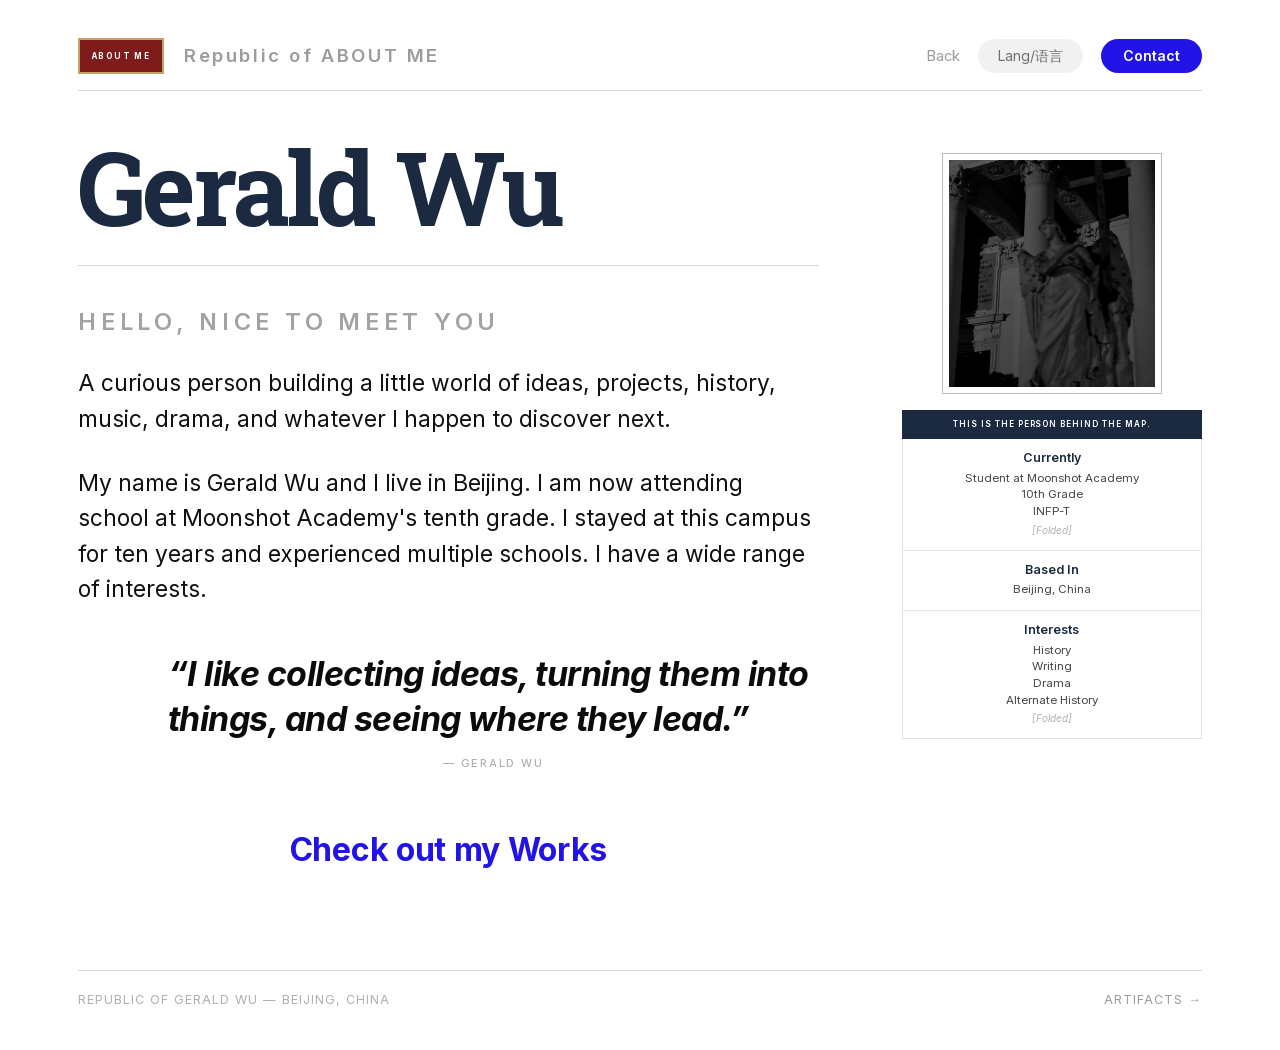
==== about.html @ 5606d164 "update" ====
<!DOCTYPE html>
<html lang="en">
<head>
  <meta charset="UTF-8">
  <meta name="viewport" content="width=device-width, initial-scale=1.0">
  <title>About Me — Republic of Gerald Wu</title>
  <meta name="description" content="Gerald Wu — a curious person building a little world of ideas, projects, history, music and drama.">
  <link rel="stylesheet" href="assets/fonts/fonts.css">
  <link rel="stylesheet" href="css/style.css">
  <script src="js/main.js" defer></script>
</head>
<body>

  <div class="shell">
    <header class="site-header">
      <a class="brand" href="index.html">
        <span class="stamp">About Me</span>
        <span class="brand__name">Republic of ABOUT ME</span>
      </a>
      <nav class="site-nav" aria-label="Page">
        <a class="site-nav__link" href="index.html">Back</a>
        <span class="pill">Lang/语言</span>
        <a class="btn" href="mailto:geraldwu@moonshotacademy.cn">Contact</a>
      </nav>
    </header>

    <main class="about">
      <article>
        <h1 class="about__name">Gerald Wu</h1>

        <p class="about__eyebrow">Hello, nice to meet you</p>

        <p class="about__copy">
          A curious person building a little world of ideas, projects, history,
          music, drama, and whatever I happen to discover next.
        </p>
        <p class="about__copy">
          My name is Gerald Wu and I live in Beijing. I am now attending school
          at Moonshot Academy's tenth grade. I stayed at this campus for ten
          years and experienced multiple schools. I have a wide range of
          interests.
        </p>

        <blockquote class="about__quote">
          &ldquo;I like collecting ideas, turning them into things, and
          seeing where they lead.&rdquo;
          <cite>— Gerald Wu</cite>
        </blockquote>

        <a class="about__works" href="artifacts.html">Check out my Works</a>
      </article>

      <aside class="profile" aria-label="Personal details">
        <figure class="profile__frame">
          <img class="profile__photo" src="assets/images/portrait.jpg"
               alt="Black and white photograph of two classical marble statues">
        </figure>
        <p class="profile__caption">This is the person behind the map.</p>

        <div class="info">
          <div class="info__row">
            <div class="info__label">Currently</div>
            <div class="info__text">
              Student at Moonshot Academy<br>
              10th Grade<br>
              INFP-T
            </div>
            <div class="info__fold">[Folded]</div>
          </div>
          <div class="info__row">
            <div class="info__label">Based In</div>
            <div class="info__text">Beijing, China</div>
          </div>
          <div class="info__row">
            <div class="info__label">Interests</div>
            <div class="info__text">
              History<br>
              Writing<br>
              Drama<br>
              Alternate History
            </div>
            <div class="info__fold">[Folded]</div>
          </div>
        </div>
      </aside>
    </main>

    <footer class="site-footer">
      <span>Republic of Gerald Wu &mdash; Beijing, China</span>
      <a href="artifacts.html">Artifacts &rarr;</a>
    </footer>
  </div>

</body>
</html>
---- assets/fonts/fonts.css ----
/* cyrillic-ext */
@font-face {
  font-family: 'Inter';
  font-style: italic;
  font-weight: 400;
  font-display: swap;
  src: url(8ee0fd4395.woff2) format('woff2');
  unicode-range: U+0460-052F, U+1C80-1C8A, U+20B4, U+2DE0-2DFF, U+A640-A69F, U+FE2E-FE2F;
}
/* cyrillic */
@font-face {
  font-family: 'Inter';
  font-style: italic;
  font-weight: 400;
  font-display: swap;
  src: url(5f4ca24437.woff2) format('woff2');
  unicode-range: U+0301, U+0400-045F, U+0490-0491, U+04B0-04B1, U+2116;
}
/* greek-ext */
@font-face {
  font-family: 'Inter';
  font-style: italic;
  font-weight: 400;
  font-display: swap;
  src: url(357d7f928b.woff2) format('woff2');
  unicode-range: U+1F00-1FFF;
}
/* greek */
@font-face {
  font-family: 'Inter';
  font-style: italic;
  font-weight: 400;
  font-display: swap;
  src: url(abfd291e91.woff2) format('woff2');
  unicode-range: U+0370-0377, U+037A-037F, U+0384-038A, U+038C, U+038E-03A1, U+03A3-03FF;
}
/* vietnamese */
@font-face {
  font-family: 'Inter';
  font-style: italic;
  font-weight: 400;
  font-display: swap;
  src: url(dbe0e15875.woff2) format('woff2');
  unicode-range: U+0102-0103, U+0110-0111, U+0128-0129, U+0168-0169, U+01A0-01A1, U+01AF-01B0, U+0300-0301, U+0303-0304, U+0308-0309, U+0323, U+0329, U+1EA0-1EF9, U+20AB;
}
/* latin-ext */
@font-face {
  font-family: 'Inter';
  font-style: italic;
  font-weight: 400;
  font-display: swap;
  src: url(7b2574f780.woff2) format('woff2');
  unicode-range: U+0100-02BA, U+02BD-02C5, U+02C7-02CC, U+02CE-02D7, U+02DD-02FF, U+0304, U+0308, U+0329, U+1D00-1DBF, U+1E00-1E9F, U+1EF2-1EFF, U+2020, U+20A0-20AB, U+20AD-20C4, U+2113, U+2C60-2C7F, U+A720-A7FF;
}
/* latin */
@font-face {
  font-family: 'Inter';
  font-style: italic;
  font-weight: 400;
  font-display: swap;
  src: url(d5517f2698.woff2) format('woff2');
  unicode-range: U+0000-00FF, U+0131, U+0152-0153, U+02BB-02BC, U+02C6, U+02DA, U+02DC, U+0304, U+0308, U+0329, U+2000-206F, U+20AC, U+2122, U+2191, U+2193, U+2212, U+2215, U+FEFF, U+FFFD;
}
/* cyrillic-ext */
@font-face {
  font-family: 'Inter';
  font-style: italic;
  font-weight: 700;
  font-display: swap;
  src: url(8ee0fd4395.woff2) format('woff2');
  unicode-range: U+0460-052F, U+1C80-1C8A, U+20B4, U+2DE0-2DFF, U+A640-A69F, U+FE2E-FE2F;
}
/* cyrillic */
@font-face {
  font-family: 'Inter';
  font-style: italic;
  font-weight: 700;
  font-display: swap;
  src: url(5f4ca24437.woff2) format('woff2');
  unicode-range: U+0301, U+0400-045F, U+0490-0491, U+04B0-04B1, U+2116;
}
/* greek-ext */
@font-face {
  font-family: 'Inter';
  font-style: italic;
  font-weight: 700;
  font-display: swap;
  src: url(357d7f928b.woff2) format('woff2');
  unicode-range: U+1F00-1FFF;
}
/* greek */
@font-face {
  font-family: 'Inter';
  font-style: italic;
  font-weight: 700;
  font-display: swap;
  src: url(abfd291e91.woff2) format('woff2');
  unicode-range: U+0370-0377, U+037A-037F, U+0384-038A, U+038C, U+038E-03A1, U+03A3-03FF;
}
/* vietnamese */
@font-face {
  font-family: 'Inter';
  font-style: italic;
  font-weight: 700;
  font-display: swap;
  src: url(dbe0e15875.woff2) format('woff2');
  unicode-range: U+0102-0103, U+0110-0111, U+0128-0129, U+0168-0169, U+01A0-01A1, U+01AF-01B0, U+0300-0301, U+0303-0304, U+0308-0309, U+0323, U+0329, U+1EA0-1EF9, U+20AB;
}
/* latin-ext */
@font-face {
  font-family: 'Inter';
  font-style: italic;
  font-weight: 700;
  font-display: swap;
  src: url(7b2574f780.woff2) format('woff2');
  unicode-range: U+0100-02BA, U+02BD-02C5, U+02C7-02CC, U+02CE-02D7, U+02DD-02FF, U+0304, U+0308, U+0329, U+1D00-1DBF, U+1E00-1E9F, U+1EF2-1EFF, U+2020, U+20A0-20AB, U+20AD-20C4, U+2113, U+2C60-2C7F, U+A720-A7FF;
}
/* latin */
@font-face {
  font-family: 'Inter';
  font-style: italic;
  font-weight: 700;
  font-display: swap;
  src: url(d5517f2698.woff2) format('woff2');
  unicode-range: U+0000-00FF, U+0131, U+0152-0153, U+02BB-02BC, U+02C6, U+02DA, U+02DC, U+0304, U+0308, U+0329, U+2000-206F, U+20AC, U+2122, U+2191, U+2193, U+2212, U+2215, U+FEFF, U+FFFD;
}
/* cyrillic-ext */
@font-face {
  font-family: 'Inter';
  font-style: normal;
  font-weight: 400;
  font-display: swap;
  src: url(7249155f7a.woff2) format('woff2');
  unicode-range: U+0460-052F, U+1C80-1C8A, U+20B4, U+2DE0-2DFF, U+A640-A69F, U+FE2E-FE2F;
}
/* cyrillic */
@font-face {
  font-family: 'Inter';
  font-style: normal;
  font-weight: 400;
  font-display: swap;
  src: url(e34c5f1bf1.woff2) format('woff2');
  unicode-range: U+0301, U+0400-045F, U+0490-0491, U+04B0-04B1, U+2116;
}
/* greek-ext */
@font-face {
  font-family: 'Inter';
  font-style: normal;
  font-weight: 400;
  font-display: swap;
  src: url(6e1a6b2b96.woff2) format('woff2');
  unicode-range: U+1F00-1FFF;
}
/* greek */
@font-face {
  font-family: 'Inter';
  font-style: normal;
  font-weight: 400;
  font-display: swap;
  src: url(656bbed6ce.woff2) format('woff2');
  unicode-range: U+0370-0377, U+037A-037F, U+0384-038A, U+038C, U+038E-03A1, U+03A3-03FF;
}
/* vietnamese */
@font-face {
  font-family: 'Inter';
  font-style: normal;
  font-weight: 400;
  font-display: swap;
  src: url(fc83e07548.woff2) format('woff2');
  unicode-range: U+0102-0103, U+0110-0111, U+0128-0129, U+0168-0169, U+01A0-01A1, U+01AF-01B0, U+0300-0301, U+0303-0304, U+0308-0309, U+0323, U+0329, U+1EA0-1EF9, U+20AB;
}
/* latin-ext */
@font-face {
  font-family: 'Inter';
  font-style: normal;
  font-weight: 400;
  font-display: swap;
  src: url(749a308406.woff2) format('woff2');
  unicode-range: U+0100-02BA, U+02BD-02C5, U+02C7-02CC, U+02CE-02D7, U+02DD-02FF, U+0304, U+0308, U+0329, U+1D00-1DBF, U+1E00-1E9F, U+1EF2-1EFF, U+2020, U+20A0-20AB, U+20AD-20C4, U+2113, U+2C60-2C7F, U+A720-A7FF;
}
/* latin */
@font-face {
  font-family: 'Inter';
  font-style: normal;
  font-weight: 400;
  font-display: swap;
  src: url(1ab1ad5590.woff2) format('woff2');
  unicode-range: U+0000-00FF, U+0131, U+0152-0153, U+02BB-02BC, U+02C6, U+02DA, U+02DC, U+0304, U+0308, U+0329, U+2000-206F, U+20AC, U+2122, U+2191, U+2193, U+2212, U+2215, U+FEFF, U+FFFD;
}
/* cyrillic-ext */
@font-face {
  font-family: 'Inter';
  font-style: normal;
  font-weight: 500;
  font-display: swap;
  src: url(7249155f7a.woff2) format('woff2');
  unicode-range: U+0460-052F, U+1C80-1C8A, U+20B4, U+2DE0-2DFF, U+A640-A69F, U+FE2E-FE2F;
}
/* cyrillic */
@font-face {
  font-family: 'Inter';
  font-style: normal;
  font-weight: 500;
  font-display: swap;
  src: url(e34c5f1bf1.woff2) format('woff2');
  unicode-range: U+0301, U+0400-045F, U+0490-0491, U+04B0-04B1, U+2116;
}
/* greek-ext */
@font-face {
  font-family: 'Inter';
  font-style: normal;
  font-weight: 500;
  font-display: swap;
  src: url(6e1a6b2b96.woff2) format('woff2');
  unicode-range: U+1F00-1FFF;
}
/* greek */
@font-face {
  font-family: 'Inter';
  font-style: normal;
  font-weight: 500;
  font-display: swap;
  src: url(656bbed6ce.woff2) format('woff2');
  unicode-range: U+0370-0377, U+037A-037F, U+0384-038A, U+038C, U+038E-03A1, U+03A3-03FF;
}
/* vietnamese */
@font-face {
  font-family: 'Inter';
  font-style: normal;
  font-weight: 500;
  font-display: swap;
  src: url(fc83e07548.woff2) format('woff2');
  unicode-range: U+0102-0103, U+0110-0111, U+0128-0129, U+0168-0169, U+01A0-01A1, U+01AF-01B0, U+0300-0301, U+0303-0304, U+0308-0309, U+0323, U+0329, U+1EA0-1EF9, U+20AB;
}
/* latin-ext */
@font-face {
  font-family: 'Inter';
  font-style: normal;
  font-weight: 500;
  font-display: swap;
  src: url(749a308406.woff2) format('woff2');
  unicode-range: U+0100-02BA, U+02BD-02C5, U+02C7-02CC, U+02CE-02D7, U+02DD-02FF, U+0304, U+0308, U+0329, U+1D00-1DBF, U+1E00-1E9F, U+1EF2-1EFF, U+2020, U+20A0-20AB, U+20AD-20C4, U+2113, U+2C60-2C7F, U+A720-A7FF;
}
/* latin */
@font-face {
  font-family: 'Inter';
  font-style: normal;
  font-weight: 500;
  font-display: swap;
  src: url(1ab1ad5590.woff2) format('woff2');
  unicode-range: U+0000-00FF, U+0131, U+0152-0153, U+02BB-02BC, U+02C6, U+02DA, U+02DC, U+0304, U+0308, U+0329, U+2000-206F, U+20AC, U+2122, U+2191, U+2193, U+2212, U+2215, U+FEFF, U+FFFD;
}
/* cyrillic-ext */
@font-face {
  font-family: 'Inter';
  font-style: normal;
  font-weight: 600;
  font-display: swap;
  src: url(7249155f7a.woff2) format('woff2');
  unicode-range: U+0460-052F, U+1C80-1C8A, U+20B4, U+2DE0-2DFF, U+A640-A69F, U+FE2E-FE2F;
}
/* cyrillic */
@font-face {
  font-family: 'Inter';
  font-style: normal;
  font-weight: 600;
  font-display: swap;
  src: url(e34c5f1bf1.woff2) format('woff2');
  unicode-range: U+0301, U+0400-045F, U+0490-0491, U+04B0-04B1, U+2116;
}
/* greek-ext */
@font-face {
  font-family: 'Inter';
  font-style: normal;
  font-weight: 600;
  font-display: swap;
  src: url(6e1a6b2b96.woff2) format('woff2');
  unicode-range: U+1F00-1FFF;
}
/* greek */
@font-face {
  font-family: 'Inter';
  font-style: normal;
  font-weight: 600;
  font-display: swap;
  src: url(656bbed6ce.woff2) format('woff2');
  unicode-range: U+0370-0377, U+037A-037F, U+0384-038A, U+038C, U+038E-03A1, U+03A3-03FF;
}
/* vietnamese */
@font-face {
  font-family: 'Inter';
  font-style: normal;
  font-weight: 600;
  font-display: swap;
  src: url(fc83e07548.woff2) format('woff2');
  unicode-range: U+0102-0103, U+0110-0111, U+0128-0129, U+0168-0169, U+01A0-01A1, U+01AF-01B0, U+0300-0301, U+0303-0304, U+0308-0309, U+0323, U+0329, U+1EA0-1EF9, U+20AB;
}
/* latin-ext */
@font-face {
  font-family: 'Inter';
  font-style: normal;
  font-weight: 600;
  font-display: swap;
  src: url(749a308406.woff2) format('woff2');
  unicode-range: U+0100-02BA, U+02BD-02C5, U+02C7-02CC, U+02CE-02D7, U+02DD-02FF, U+0304, U+0308, U+0329, U+1D00-1DBF, U+1E00-1E9F, U+1EF2-1EFF, U+2020, U+20A0-20AB, U+20AD-20C4, U+2113, U+2C60-2C7F, U+A720-A7FF;
}
/* latin */
@font-face {
  font-family: 'Inter';
  font-style: normal;
  font-weight: 600;
  font-display: swap;
  src: url(1ab1ad5590.woff2) format('woff2');
  unicode-range: U+0000-00FF, U+0131, U+0152-0153, U+02BB-02BC, U+02C6, U+02DA, U+02DC, U+0304, U+0308, U+0329, U+2000-206F, U+20AC, U+2122, U+2191, U+2193, U+2212, U+2215, U+FEFF, U+FFFD;
}
/* cyrillic-ext */
@font-face {
  font-family: 'Inter';
  font-style: normal;
  font-weight: 700;
  font-display: swap;
  src: url(7249155f7a.woff2) format('woff2');
  unicode-range: U+0460-052F, U+1C80-1C8A, U+20B4, U+2DE0-2DFF, U+A640-A69F, U+FE2E-FE2F;
}
/* cyrillic */
@font-face {
  font-family: 'Inter';
  font-style: normal;
  font-weight: 700;
  font-display: swap;
  src: url(e34c5f1bf1.woff2) format('woff2');
  unicode-range: U+0301, U+0400-045F, U+0490-0491, U+04B0-04B1, U+2116;
}
/* greek-ext */
@font-face {
  font-family: 'Inter';
  font-style: normal;
  font-weight: 700;
  font-display: swap;
  src: url(6e1a6b2b96.woff2) format('woff2');
  unicode-range: U+1F00-1FFF;
}
/* greek */
@font-face {
  font-family: 'Inter';
  font-style: normal;
  font-weight: 700;
  font-display: swap;
  src: url(656bbed6ce.woff2) format('woff2');
  unicode-range: U+0370-0377, U+037A-037F, U+0384-038A, U+038C, U+038E-03A1, U+03A3-03FF;
}
/* vietnamese */
@font-face {
  font-family: 'Inter';
  font-style: normal;
  font-weight: 700;
  font-display: swap;
  src: url(fc83e07548.woff2) format('woff2');
  unicode-range: U+0102-0103, U+0110-0111, U+0128-0129, U+0168-0169, U+01A0-01A1, U+01AF-01B0, U+0300-0301, U+0303-0304, U+0308-0309, U+0323, U+0329, U+1EA0-1EF9, U+20AB;
}
/* latin-ext */
@font-face {
  font-family: 'Inter';
  font-style: normal;
  font-weight: 700;
  font-display: swap;
  src: url(749a308406.woff2) format('woff2');
  unicode-range: U+0100-02BA, U+02BD-02C5, U+02C7-02CC, U+02CE-02D7, U+02DD-02FF, U+0304, U+0308, U+0329, U+1D00-1DBF, U+1E00-1E9F, U+1EF2-1EFF, U+2020, U+20A0-20AB, U+20AD-20C4, U+2113, U+2C60-2C7F, U+A720-A7FF;
}
/* latin */
@font-face {
  font-family: 'Inter';
  font-style: normal;
  font-weight: 700;
  font-display: swap;
  src: url(1ab1ad5590.woff2) format('woff2');
  unicode-range: U+0000-00FF, U+0131, U+0152-0153, U+02BB-02BC, U+02C6, U+02DA, U+02DC, U+0304, U+0308, U+0329, U+2000-206F, U+20AC, U+2122, U+2191, U+2193, U+2212, U+2215, U+FEFF, U+FFFD;
}
/* cyrillic-ext */
@font-face {
  font-family: 'Inter';
  font-style: normal;
  font-weight: 800;
  font-display: swap;
  src: url(7249155f7a.woff2) format('woff2');
  unicode-range: U+0460-052F, U+1C80-1C8A, U+20B4, U+2DE0-2DFF, U+A640-A69F, U+FE2E-FE2F;
}
/* cyrillic */
@font-face {
  font-family: 'Inter';
  font-style: normal;
  font-weight: 800;
  font-display: swap;
  src: url(e34c5f1bf1.woff2) format('woff2');
  unicode-range: U+0301, U+0400-045F, U+0490-0491, U+04B0-04B1, U+2116;
}
/* greek-ext */
@font-face {
  font-family: 'Inter';
  font-style: normal;
  font-weight: 800;
  font-display: swap;
  src: url(6e1a6b2b96.woff2) format('woff2');
  unicode-range: U+1F00-1FFF;
}
/* greek */
@font-face {
  font-family: 'Inter';
  font-style: normal;
  font-weight: 800;
  font-display: swap;
  src: url(656bbed6ce.woff2) format('woff2');
  unicode-range: U+0370-0377, U+037A-037F, U+0384-038A, U+038C, U+038E-03A1, U+03A3-03FF;
}
/* vietnamese */
@font-face {
  font-family: 'Inter';
  font-style: normal;
  font-weight: 800;
  font-display: swap;
  src: url(fc83e07548.woff2) format('woff2');
  unicode-range: U+0102-0103, U+0110-0111, U+0128-0129, U+0168-0169, U+01A0-01A1, U+01AF-01B0, U+0300-0301, U+0303-0304, U+0308-0309, U+0323, U+0329, U+1EA0-1EF9, U+20AB;
}
/* latin-ext */
@font-face {
  font-family: 'Inter';
  font-style: normal;
  font-weight: 800;
  font-display: swap;
  src: url(749a308406.woff2) format('woff2');
  unicode-range: U+0100-02BA, U+02BD-02C5, U+02C7-02CC, U+02CE-02D7, U+02DD-02FF, U+0304, U+0308, U+0329, U+1D00-1DBF, U+1E00-1E9F, U+1EF2-1EFF, U+2020, U+20A0-20AB, U+20AD-20C4, U+2113, U+2C60-2C7F, U+A720-A7FF;
}
/* latin */
@font-face {
  font-family: 'Inter';
  font-style: normal;
  font-weight: 800;
  font-display: swap;
  src: url(1ab1ad5590.woff2) format('woff2');
  unicode-range: U+0000-00FF, U+0131, U+0152-0153, U+02BB-02BC, U+02C6, U+02DA, U+02DC, U+0304, U+0308, U+0329, U+2000-206F, U+20AC, U+2122, U+2191, U+2193, U+2212, U+2215, U+FEFF, U+FFFD;
}
/* cyrillic-ext */
@font-face {
  font-family: 'Roboto Slab';
  font-style: normal;
  font-weight: 400;
  font-display: swap;
  src: url(18be8c7454.woff2) format('woff2');
  unicode-range: U+0460-052F, U+1C80-1C8A, U+20B4, U+2DE0-2DFF, U+A640-A69F, U+FE2E-FE2F;
}
/* cyrillic */
@font-face {
  font-family: 'Roboto Slab';
  font-style: normal;
  font-weight: 400;
  font-display: swap;
  src: url(4f13163792.woff2) format('woff2');
  unicode-range: U+0301, U+0400-045F, U+0490-0491, U+04B0-04B1, U+2116;
}
/* greek-ext */
@font-face {
  font-family: 'Roboto Slab';
  font-style: normal;
  font-weight: 400;
  font-display: swap;
  src: url(7af037683b.woff2) format('woff2');
  unicode-range: U+1F00-1FFF;
}
/* greek */
@font-face {
  font-family: 'Roboto Slab';
  font-style: normal;
  font-weight: 400;
  font-display: swap;
  src: url(516e5cbb8d.woff2) format('woff2');
  unicode-range: U+0370-0377, U+037A-037F, U+0384-038A, U+038C, U+038E-03A1, U+03A3-03FF;
}
/* vietnamese */
@font-face {
  font-family: 'Roboto Slab';
  font-style: normal;
  font-weight: 400;
  font-display: swap;
  src: url(4e99729f1d.woff2) format('woff2');
  unicode-range: U+0102-0103, U+0110-0111, U+0128-0129, U+0168-0169, U+01A0-01A1, U+01AF-01B0, U+0300-0301, U+0303-0304, U+0308-0309, U+0323, U+0329, U+1EA0-1EF9, U+20AB;
}
/* latin-ext */
@font-face {
  font-family: 'Roboto Slab';
  font-style: normal;
  font-weight: 400;
  font-display: swap;
  src: url(c0e7722dd0.woff2) format('woff2');
  unicode-range: U+0100-02BA, U+02BD-02C5, U+02C7-02CC, U+02CE-02D7, U+02DD-02FF, U+0304, U+0308, U+0329, U+1D00-1DBF, U+1E00-1E9F, U+1EF2-1EFF, U+2020, U+20A0-20AB, U+20AD-20C4, U+2113, U+2C60-2C7F, U+A720-A7FF;
}
/* latin */
@font-face {
  font-family: 'Roboto Slab';
  font-style: normal;
  font-weight: 400;
  font-display: swap;
  src: url(c0ccf060c9.woff2) format('woff2');
  unicode-range: U+0000-00FF, U+0131, U+0152-0153, U+02BB-02BC, U+02C6, U+02DA, U+02DC, U+0304, U+0308, U+0329, U+2000-206F, U+20AC, U+2122, U+2191, U+2193, U+2212, U+2215, U+FEFF, U+FFFD;
}
/* cyrillic-ext */
@font-face {
  font-family: 'Roboto Slab';
  font-style: normal;
  font-weight: 700;
  font-display: swap;
  src: url(18be8c7454.woff2) format('woff2');
  unicode-range: U+0460-052F, U+1C80-1C8A, U+20B4, U+2DE0-2DFF, U+A640-A69F, U+FE2E-FE2F;
}
/* cyrillic */
@font-face {
  font-family: 'Roboto Slab';
  font-style: normal;
  font-weight: 700;
  font-display: swap;
  src: url(4f13163792.woff2) format('woff2');
  unicode-range: U+0301, U+0400-045F, U+0490-0491, U+04B0-04B1, U+2116;
}
/* greek-ext */
@font-face {
  font-family: 'Roboto Slab';
  font-style: normal;
  font-weight: 700;
  font-display: swap;
  src: url(7af037683b.woff2) format('woff2');
  unicode-range: U+1F00-1FFF;
}
/* greek */
@font-face {
  font-family: 'Roboto Slab';
  font-style: normal;
  font-weight: 700;
  font-display: swap;
  src: url(516e5cbb8d.woff2) format('woff2');
  unicode-range: U+0370-0377, U+037A-037F, U+0384-038A, U+038C, U+038E-03A1, U+03A3-03FF;
}
/* vietnamese */
@font-face {
  font-family: 'Roboto Slab';
  font-style: normal;
  font-weight: 700;
  font-display: swap;
  src: url(4e99729f1d.woff2) format('woff2');
  unicode-range: U+0102-0103, U+0110-0111, U+0128-0129, U+0168-0169, U+01A0-01A1, U+01AF-01B0, U+0300-0301, U+0303-0304, U+0308-0309, U+0323, U+0329, U+1EA0-1EF9, U+20AB;
}
/* latin-ext */
@font-face {
  font-family: 'Roboto Slab';
  font-style: normal;
  font-weight: 700;
  font-display: swap;
  src: url(c0e7722dd0.woff2) format('woff2');
  unicode-range: U+0100-02BA, U+02BD-02C5, U+02C7-02CC, U+02CE-02D7, U+02DD-02FF, U+0304, U+0308, U+0329, U+1D00-1DBF, U+1E00-1E9F, U+1EF2-1EFF, U+2020, U+20A0-20AB, U+20AD-20C4, U+2113, U+2C60-2C7F, U+A720-A7FF;
}
/* latin */
@font-face {
  font-family: 'Roboto Slab';
  font-style: normal;
  font-weight: 700;
  font-display: swap;
  src: url(c0ccf060c9.woff2) format('woff2');
  unicode-range: U+0000-00FF, U+0131, U+0152-0153, U+02BB-02BC, U+02C6, U+02DA, U+02DC, U+0304, U+0308, U+0329, U+2000-206F, U+20AC, U+2122, U+2191, U+2193, U+2212, U+2215, U+FEFF, U+FFFD;
}
---- css/style.css ----
/* ============================================================
   Republic of Gerald Wu — global stylesheet
   ------------------------------------------------------------
   01. Design tokens
   02. Reset & base
   03. Layout primitives
   04. Site header
   05. Page: Home (hero)
   06. Page: About
   07. Page: Artifacts
   08. Page: Map gallery
   09. Overlays (dialog / lightbox)
   10. Responsive
   ============================================================ */

/* 01. Design tokens ----------------------------------------- */
:root {
  --ink: #1b2a41;            /* deep navy — headings & rules */
  --ink-soft: #2c2c2c;       /* body copy */
  --blue: #2214e6;           /* accent blue — buttons & labels */
  --red: #7e1b1b;            /* archive stamp */
  --gold: #c0a267;           /* stamp outline / inner frame */
  --muted: #9c9c9c;          /* secondary text */
  --muted-light: #b0b0b0;
  --line: #d7d7d7;
  --line-soft: #e6e6e6;
  --paper: #ffffff;
  --forest: #0e1f1b;         /* map frame */

  --serif: "Roboto Slab", "Iowan Old Style", Georgia, "Times New Roman", serif;
  --sans: "Inter", -apple-system, BlinkMacSystemFont, "Segoe UI", Helvetica, Arial, sans-serif;

  --shell: 1440px;
  --pad: clamp(22px, 6.1vw, 88px);
  --radius: 10px;
  --ease: cubic-bezier(.22, .61, .36, 1);
}

/* 02. Reset & base ------------------------------------------ */
*,
*::before,
*::after { box-sizing: border-box; }

html { -webkit-text-size-adjust: 100%; }

body {
  margin: 0;
  background: var(--paper);
  color: var(--ink-soft);
  font-family: var(--sans);
  font-size: 16px;
  line-height: 1.5;
  -webkit-font-smoothing: antialiased;
  -moz-osx-font-smoothing: grayscale;
  text-rendering: optimizeLegibility;
}

h1, h2, h3, h4 {
  margin: 0;
  font-family: var(--serif);
  font-weight: 700;
  color: var(--ink);
  line-height: 1.04;
  letter-spacing: -0.02em;
}

p { margin: 0; }

img { max-width: 100%; height: auto; }

a { color: var(--blue); text-decoration: none; }

button {
  font: inherit;
  color: inherit;
  background: none;
  border: 0;
  cursor: pointer;
}

::selection { background: var(--ink); color: #fff; }

:focus-visible {
  outline: 2px solid var(--blue);
  outline-offset: 3px;
}

/* 03. Layout primitives ------------------------------------- */
.shell {
  width: 100%;
  max-width: var(--shell);
  margin-inline: auto;
  padding-inline: var(--pad);
}

.site-footer {
  display: flex;
  flex-wrap: wrap;
  gap: 12px 32px;
  justify-content: space-between;
  align-items: baseline;
  margin-top: clamp(56px, 8vw, 96px);
  padding-block: 20px 40px;
  border-top: 1px solid var(--line);
  color: var(--muted-light);
  font-size: 12.5px;
  letter-spacing: 0.08em;
  text-transform: uppercase;
}

.site-footer a { color: var(--muted); }
.site-footer a:hover { color: var(--ink); }

/* 04. Site header ------------------------------------------- */
.site-header {
  display: flex;
  flex-wrap: wrap;
  align-items: center;
  justify-content: space-between;
  gap: 18px 24px;
  padding-block: clamp(26px, 3.4vw, 38px) 16px;
  border-bottom: 1px solid var(--line);
}

.brand {
  display: flex;
  align-items: center;
  gap: clamp(14px, 1.6vw, 20px);
  color: inherit;
}

.stamp {
  display: inline-flex;
  align-items: center;
  justify-content: center;
  min-width: 86px;
  height: 36px;
  padding: 0 10px;
  border: 2px solid var(--gold);
  background: var(--red);
  color: #fff;
  font-family: var(--sans);
  font-size: 8px;
  font-weight: 700;
  letter-spacing: 0.18em;
  text-transform: uppercase;
  line-height: 1;
  white-space: nowrap;
}

.stamp--blue {
  background: var(--blue);
  border-color: #0d0a9e;
}

.brand__name {
  color: var(--muted);
  font-size: clamp(14px, 1.45vw, 20px);
  font-weight: 600;
  letter-spacing: 0.14em;
}

.site-nav {
  display: flex;
  flex-wrap: wrap;
  align-items: center;
  gap: clamp(10px, 1.4vw, 18px);
}

.site-nav__link {
  color: var(--muted);
  font-size: clamp(14px, 1.15vw, 16px);
  transition: color .18s var(--ease);
}

.site-nav__link:hover { color: var(--ink); }

.pill {
  padding: 9px 20px;
  border-radius: 999px;
  background: #f1f1f1;
  color: #6f6f6f;
  font-size: clamp(13px, 1.1vw, 16px);
  line-height: 1.2;
  white-space: nowrap;
}

.btn {
  display: inline-flex;
  align-items: center;
  justify-content: center;
  padding: 9px 22px;
  border-radius: 999px;
  background: var(--blue);
  color: #fff;
  font-size: clamp(13px, 1.1vw, 16px);
  font-weight: 600;
  line-height: 1.2;
  white-space: nowrap;
  transition: background .18s var(--ease), transform .18s var(--ease);
}

.btn:hover {
  background: #1509c4;
  transform: translateY(-1px);
}

/* 05. Page: Home (hero) ------------------------------------- */
.hero {
  position: relative;
  display: flex;
  flex-direction: column;
  min-height: 100svh;
  overflow: hidden;
  background: #fbf8f1;
}

/* 超大名字层：位于顶部、水平居中，被地图（四象限网格）压在上面 */
.hero__name {
  position: absolute;
  top: clamp(10px, 2.2vw, 32px);
  left: 50%;
  transform: translateX(-50%);
  z-index: 0;
  width: max-content;
  max-width: none;
  color: var(--ink);
  font-family: var(--serif);
  font-size: clamp(100px, 18vw, 260px);
  font-weight: 700;
  line-height: 1;
  letter-spacing: -0.02em;
  white-space: nowrap;
  pointer-events: none;
  user-select: none;
}

/* 四象限网格 */
.hero__grid {
  position: absolute;
  inset: 0;
  z-index: 1;
  display: grid;
  grid-template-columns: 1fr 1fr;
  grid-template-rows: 1fr 1fr;
  gap: 0;
}

.hero__zone {
  position: relative;
  z-index: 1;
  display: flex;
  align-items: center;
  justify-content: center;
  padding: clamp(20px, 4vw, 48px);
  cursor: pointer;
  text-decoration: none;
  color: inherit;
  transition: background .25s var(--ease);
}

/* 每个象限的地图背景：用用户提供的首页地图，通过 background-position 定位到不同区域 */
.hero__zone::before {
  content: "";
  position: absolute;
  inset: 0;
  background: url("../assets/images/hero-map.png") no-repeat;
  background-size: 200% 200%;
  opacity: 0.28;
  transition: opacity .25s var(--ease), transform .3s var(--ease);
  pointer-events: none;
}

.hero__zone--tl::before { background-position: 0% 0%; }
.hero__zone--tr::before { background-position: 100% 0%; }
.hero__zone--bl::before { background-position: 0% 100%; }
.hero__zone--br::before { background-position: 100% 100%; }

/* 分隔线：极淡，几乎不可见 */
.hero__zone--tl { border-right: 1px solid rgba(0,0,0,.04); border-bottom: 1px solid rgba(0,0,0,.04); }
.hero__zone--tr { border-bottom: 1px solid rgba(0,0,0,.04); }
.hero__zone--bl { border-right: 1px solid rgba(0,0,0,.04); }

/* 象限标签：默认可见，hover 加深 */
.hero__zone-label {
  position: relative;
  z-index: 1;
  padding: 8px 18px;
  border: 2px solid var(--gold);
  background: var(--red);
  color: #fff;
  font-family: var(--sans);
  font-size: clamp(10px, 1vw, 13px);
  font-weight: 700;
  letter-spacing: 0.18em;
  text-transform: uppercase;
  line-height: 1;
  white-space: nowrap;
  opacity: 0.55;
  transform: translateY(0);
  transition: opacity .2s var(--ease), transform .2s var(--ease), box-shadow .2s var(--ease);
}

.hero__zone:hover .hero__zone-label,
.hero__zone:focus-visible .hero__zone-label {
  opacity: 1;
  transform: translateY(-2px);
  box-shadow: 0 4px 12px rgba(126, 27, 27, .25);
}

.hero__zone:hover::before,
.hero__zone:focus-visible::before {
  opacity: 0.45;
  transform: scale(1.02);
}

.hero__zone--br .hero__zone-label {
  background: var(--blue);
  border-color: #0d0a9e;
}

.hero__zone--br:hover .hero__zone-label {
  box-shadow: 0 4px 12px rgba(34, 20, 230, .25);
}

/* hover 浮窗 */
.hero__tooltip {
  position: fixed;
  z-index: 10;
  width: min(320px, 86vw);
  padding: 18px 20px 16px;
  border: 1px solid var(--line);
  border-radius: var(--radius);
  background: rgba(255, 255, 255, .96);
  box-shadow: 0 16px 48px rgba(20, 20, 40, .14);
  opacity: 0;
  pointer-events: none;
  transform: translateY(6px) scale(.97);
  transition: opacity .18s var(--ease), transform .18s var(--ease);
}

.hero__tooltip.is-visible {
  opacity: 1;
  transform: translateY(0) scale(1);
}

.hero__tooltip-title {
  margin-bottom: 6px;
  color: var(--ink);
  font-family: var(--serif);
  font-size: 18px;
  font-weight: 700;
  letter-spacing: -0.01em;
}

.hero__tooltip-desc {
  color: #444;
  font-size: 13.5px;
  line-height: 1.55;
}

.hero__tooltip-hint {
  margin-top: 10px;
  color: var(--blue);
  font-size: 12px;
  font-weight: 600;
  letter-spacing: 0.04em;
}

.hero__inner {
  position: relative;
  z-index: 2;
  margin-top: auto;
  padding-inline: clamp(20px, 2.8vw, 40px);
  padding-bottom: clamp(18px, 2.4vw, 30px);
  pointer-events: none;
}

.hero__title {
  position: relative;
  z-index: 2;
  margin-inline: auto;
  color: #101010;
  font-size: clamp(24px, 3.2vw, 44px);
  line-height: 1.12;
  text-align: center;
  background: rgba(251, 248, 241, .85);
  padding: 12px 28px;
  border-radius: 4px;
}

.hero__actions {
  position: relative;
  z-index: 2;
  display: flex;
  align-items: center;
  gap: 16px;
  margin-top: clamp(14px, 1.8vw, 20px);
  pointer-events: auto;
}

.btn--donate {
  padding: 10px 26px;
  border-radius: 6px;
  font-size: 15px;
}

/* 06. Page: About ------------------------------------------- */
.about {
  display: grid;
  grid-template-columns: minmax(0, 1fr) 300px;
  column-gap: clamp(40px, 6.5vw, 104px);
  padding-block: clamp(34px, 4.6vw, 46px) 0;
}

.about__name {
  padding-bottom: clamp(18px, 2.2vw, 28px);
  margin-bottom: clamp(26px, 3vw, 38px);
  border-bottom: 1px solid var(--line);
  font-size: clamp(56px, 8vw, 112px);
  line-height: 0.98;
  letter-spacing: -0.035em;
}

.about__eyebrow {
  margin-bottom: clamp(18px, 2vw, 26px);
  color: #a3a3a3;
  font-family: var(--sans);
  font-size: clamp(18px, 1.85vw, 26px);
  font-weight: 600;
  letter-spacing: 0.2em;
  text-transform: uppercase;
}

.about__copy {
  max-width: 64ch;
  margin-bottom: clamp(20px, 2.2vw, 30px);
  color: #111;
  font-size: clamp(17px, 1.78vw, 25px);
  line-height: 1.56;
}

.about__quote {
  margin: clamp(30px, 4vw, 44px) 0 0 clamp(0px, 7vw, 130px);
  color: #0b0b0b;
  font-family: var(--sans);
  font-size: clamp(22px, 2.65vw, 38px);
  font-weight: 800;
  font-style: italic;
  line-height: 1.34;
  letter-spacing: -0.015em;
}

.about__quote cite {
  display: block;
  margin-top: 14px;
  color: var(--muted-light);
  font-family: var(--sans);
  font-size: 11px;
  font-style: normal;
  font-weight: 500;
  letter-spacing: 0.16em;
  text-align: center;
  text-transform: uppercase;
}

.about__works {
  display: block;
  margin-top: clamp(34px, 4.6vw, 56px);
  color: var(--blue);
  font-size: clamp(23px, 2.55vw, 32px);
  font-weight: 700;
  letter-spacing: -0.01em;
  text-align: center;
}

.about__works:hover { text-decoration: underline; text-underline-offset: 5px; }

.profile { align-self: start; }

.profile__frame {
  padding: 6px;
  border: 1px solid #bdbdbd;
  background: #fff;
}

.profile__photo {
  display: block;
  width: 100%;
  aspect-ratio: 288 / 318;
  object-fit: cover;
  object-position: 50% 30%;
  filter: grayscale(1) contrast(1.05);
}

.profile__caption {
  padding: 9px 6px;
  background: var(--ink);
  color: #fff;
  font-size: 8px;
  font-weight: 600;
  letter-spacing: 0.12em;
  line-height: 1.3;
  text-align: center;
  text-transform: uppercase;
}

.info {
  border: 1px solid #e0e0e0;
  border-top: 0;
}

.info__row {
  padding: 10px 10px 12px;
  border-top: 1px solid var(--line-soft);
  text-align: center;
}

.info__row:first-child { border-top: 0; }

.info__label {
  margin-bottom: 2px;
  color: var(--ink);
  font-size: 12.5px;
  font-weight: 600;
}

.info__text {
  color: #444;
  font-size: 11.5px;
  line-height: 1.45;
}

.info__fold {
  margin-top: 3px;
  color: #b3b3b3;
  font-size: 10px;
  font-style: italic;
}

/* 07. Page: Artifacts --------------------------------------- */
.page-head { padding-block: clamp(34px, 4.6vw, 48px) 0; }

.page-title {
  padding-bottom: clamp(12px, 1.6vw, 18px);
  border-bottom: 1px solid var(--line);
  font-size: clamp(46px, 7.2vw, 104px);
  line-height: 1.02;
  letter-spacing: -0.03em;
}

.page-sub {
  margin-top: 12px;
  color: var(--muted);
  font-size: clamp(18px, 2vw, 28px);
  font-weight: 400;
}

.card-grid {
  display: grid;
  gap: 26px;
  margin-top: clamp(34px, 4.4vw, 54px);
}

.card {
  display: block;
  padding: clamp(22px, 2.6vw, 30px) clamp(22px, 3vw, 34px);
  border: 1px solid var(--line-soft);
  border-radius: var(--radius);
  background: #fff;
  color: inherit;
  transition: border-color .2s var(--ease), box-shadow .25s var(--ease), transform .25s var(--ease);
}

a.card:hover {
  border-color: #c9c9c9;
  box-shadow: 0 12px 32px rgba(20, 20, 40, .07);
  transform: translateY(-2px);
}

.card__num {
  color: var(--blue);
  font-size: clamp(16px, 1.45vw, 20px);
  font-weight: 700;
  letter-spacing: 0.06em;
  text-transform: uppercase;
}

.card__title {
  margin: 12px 0 10px;
  font-size: clamp(26px, 3vw, 42px);
  line-height: 1.1;
  letter-spacing: -0.015em;
}

.card__desc {
  color: var(--ink-soft);
  font-size: clamp(16px, 1.6vw, 22px);
}

/* 08. Page: Map gallery ------------------------------------- */
.map-detail {
  padding-block: clamp(34px, 4.6vw, 46px) 0;
}

.map-detail__title {
  padding-bottom: clamp(12px, 1.6vw, 18px);
  border-bottom: 1px solid var(--line);
  font-size: clamp(44px, 6.6vw, 96px);
  line-height: 1.02;
  letter-spacing: -0.03em;
}

.map-detail__label {
  margin-top: 12px;
  color: var(--muted);
  font-size: clamp(16px, 1.5vw, 21px);
}

.map-detail__copy {
  max-width: 74ch;
  margin-top: clamp(22px, 2.6vw, 34px);
  color: #111;
  font-size: clamp(17px, 1.78vw, 25px);
  line-height: 1.56;
}

.map-detail__copy + .map-detail__copy { margin-top: clamp(18px, 2vw, 26px); }

.map-gallery { margin-top: clamp(44px, 6vw, 72px); }

.map-gallery__note {
  margin-bottom: 18px;
  color: #8f8f8f;
  font-size: clamp(15px, 1.4vw, 20px);
  text-align: right;
}

.gallery {
  display: grid;
  grid-template-columns: repeat(2, minmax(0, 1fr));
  align-items: start;
  gap: clamp(28px, 3.6vw, 44px) clamp(24px, 3vw, 40px);
}

.map {
  margin: 0;
  cursor: zoom-in;
}

.map__frame {
  position: relative;
  padding: 10px;
  background: var(--forest);
  box-shadow: 0 14px 34px rgba(0, 0, 0, .16);
  transition: transform .3s var(--ease), box-shadow .3s var(--ease);
}

.map:hover .map__frame {
  transform: translateY(-3px);
  box-shadow: 0 20px 44px rgba(0, 0, 0, .22);
}

.map__frame::after {
  content: "";
  position: absolute;
  inset: 4px;
  border: 1px solid rgba(192, 162, 103, .55);
  pointer-events: none;
}

.map__frame img {
  display: block;
  width: 100%;
}

.map__caption {
  margin-top: 16px;
  color: var(--muted);
  font-size: clamp(15px, 1.4vw, 20px);
  line-height: 1.45;
  text-align: center;
}

.collection {
  margin-top: clamp(56px, 8vw, 92px);
}

.collection__title {
  font-size: clamp(38px, 4.6vw, 64px);
  letter-spacing: -0.03em;
}

.collection__link {
  display: inline-block;
  margin-top: 12px;
  color: var(--blue);
  font-size: clamp(20px, 2.2vw, 30px);
  font-weight: 600;
}

.collection__link:hover { text-decoration: underline; text-underline-offset: 5px; }

/* 09. Overlays ---------------------------------------------- */
dialog {
  padding: 0;
  border: 0;
  border-radius: 14px;
  background: transparent;
  color: inherit;
}

dialog::backdrop {
  background: rgba(8, 12, 20, .82);
  backdrop-filter: blur(3px);
}

dialog form { margin: 0; }

.note-card {
  width: min(92vw, 460px);
  padding: 36px clamp(24px, 4vw, 40px) 30px;
  border-radius: 14px;
  background: #fff;
  text-align: center;
}

.note-card h2 {
  margin-bottom: 12px;
  font-size: 26px;
}

.note-card p {
  color: #444;
  font-size: 16px;
  line-height: 1.6;
}

.note-card .btn { margin-top: 24px; }

.lightbox {
  width: min(94vw, 1180px);
  background: transparent;
}

.lightbox img {
  display: block;
  width: 100%;
  height: auto;
  max-height: 82vh;
  object-fit: contain;
  background: #0b0b0b;
  border: 8px solid var(--forest);
}

.lightbox figcaption {
  padding: 14px 4px 0;
  color: #d7d7d7;
  font-size: 14px;
  text-align: center;
}

.lightbox__close {
  position: absolute;
  top: 14px;
  right: 14px;
  z-index: 3;
  padding: 7px 15px;
  border-radius: 999px;
  background: rgba(10, 12, 10, .62);
  color: #fff;
  font-size: 13px;
  letter-spacing: 0.06em;
  backdrop-filter: blur(2px);
}

.lightbox__close:hover { background: rgba(10, 12, 10, .85); }

/* 10. Responsive -------------------------------------------- */
@media (max-width: 1080px) {
  .about {
    grid-template-columns: minmax(0, 1fr);
    row-gap: 44px;
  }

  .about__quote { margin-left: 0; }

  .profile {
    width: min(340px, 100%);
  }

  .map-gallery__note { text-align: left; }
}

@media (max-width: 720px) {
  .site-header { align-items: flex-start; }

  .brand { flex-wrap: wrap; }

  .site-nav { width: 100%; }

  .gallery { grid-template-columns: minmax(0, 1fr); }

  .about__name { letter-spacing: -0.045em; }

  .hero__name { top: 6px; }

  .hero__title { max-width: 15ch; }
}

@media (prefers-reduced-motion: reduce) {
  *,
  *::before,
  *::after {
    animation-duration: .01ms !important;
    transition-duration: .01ms !important;
  }
}
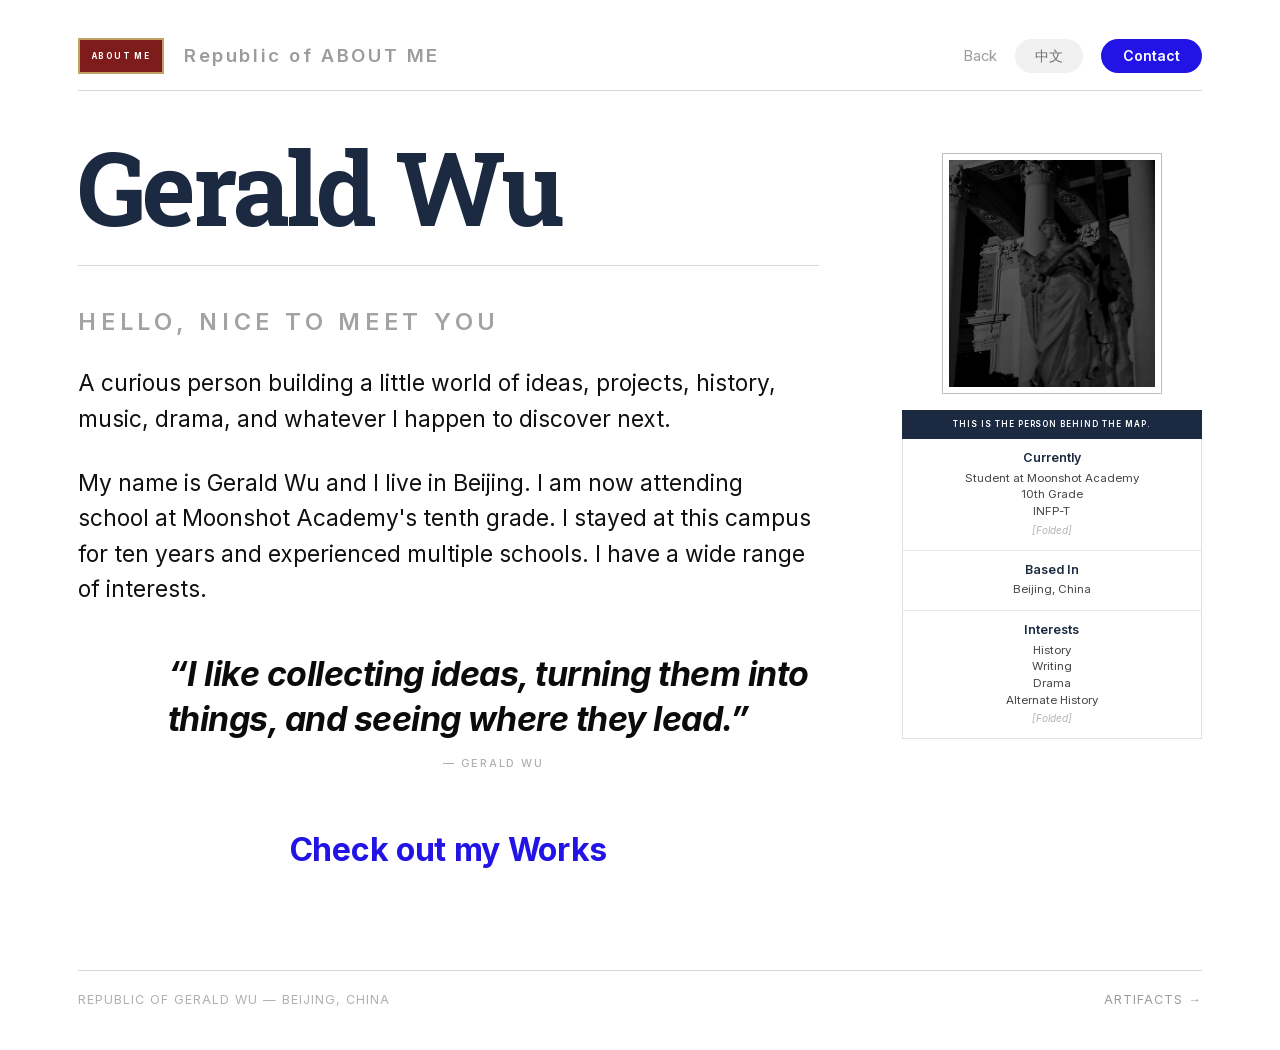
==== commit c3f96f2b: "js upadte" ====
--- a/about.html
+++ b/about.html
@@ -3,10 +3,11 @@
 <head>
   <meta charset="UTF-8">
   <meta name="viewport" content="width=device-width, initial-scale=1.0">
-  <title>About Me — Republic of Gerald Wu</title>
+  <title data-i18n="doc.title.about">About Me — Republic of Gerald Wu</title>
   <meta name="description" content="Gerald Wu — a curious person building a little world of ideas, projects, history, music and drama.">
   <link rel="stylesheet" href="assets/fonts/fonts.css">
   <link rel="stylesheet" href="css/style.css">
+  <script src="js/i18n.js?v=3" defer></script>
   <script src="js/main.js" defer></script>
 </head>
 <body>
@@ -14,13 +15,13 @@
   <div class="shell">
     <header class="site-header">
       <a class="brand" href="index.html">
-        <span class="stamp">About Me</span>
-        <span class="brand__name">Republic of ABOUT ME</span>
+        <span class="stamp" data-i18n="about.stamp">About Me</span>
+        <span class="brand__name" data-i18n="about.brand">Republic of ABOUT ME</span>
       </a>
       <nav class="site-nav" aria-label="Page">
-        <a class="site-nav__link" href="index.html">Back</a>
-        <span class="pill">Lang/语言</span>
-        <a class="btn" href="mailto:geraldwu@moonshotacademy.cn">Contact</a>
+        <a class="site-nav__link" href="index.html" data-i18n="nav.back">Back</a>
+        <button class="pill" type="button" data-lang-toggle>中文</button>
+        <a class="btn" href="mailto:geraldwu@moonshotacademy.cn" data-i18n="nav.contact">Contact</a>
       </nav>
     </header>
 
@@ -28,13 +29,13 @@
       <article>
         <h1 class="about__name">Gerald Wu</h1>
 
-        <p class="about__eyebrow">Hello, nice to meet you</p>
+        <p class="about__eyebrow" data-i18n="about.eyebrow">Hello, nice to meet you</p>
 
-        <p class="about__copy">
+        <p class="about__copy" data-i18n="about.intro">
           A curious person building a little world of ideas, projects, history,
           music, drama, and whatever I happen to discover next.
         </p>
-        <p class="about__copy">
+        <p class="about__copy" data-i18n="about.bio">
           My name is Gerald Wu and I live in Beijing. I am now attending school
           at Moonshot Academy's tenth grade. I stayed at this campus for ten
           years and experienced multiple schools. I have a wide range of
@@ -42,12 +43,12 @@
         </p>
 
         <blockquote class="about__quote">
-          &ldquo;I like collecting ideas, turning them into things, and
-          seeing where they lead.&rdquo;
+          <span data-i18n="about.quote">&ldquo;I like collecting ideas, turning them into things, and
+          seeing where they lead.&rdquo;</span>
           <cite>— Gerald Wu</cite>
         </blockquote>
 
-        <a class="about__works" href="artifacts.html">Check out my Works</a>
+        <a class="about__works" href="artifacts.html" data-i18n="about.works">Check out my Works</a>
       </article>
 
       <aside class="profile" aria-label="Personal details">
@@ -55,39 +56,39 @@
           <img class="profile__photo" src="assets/images/portrait.jpg"
                alt="Black and white photograph of two classical marble statues">
         </figure>
-        <p class="profile__caption">This is the person behind the map.</p>
+        <p class="profile__caption" data-i18n="about.caption">This is the person behind the map.</p>
 
         <div class="info">
           <div class="info__row">
-            <div class="info__label">Currently</div>
-            <div class="info__text">
+            <div class="info__label" data-i18n="about.info.currently">Currently</div>
+            <div class="info__text" data-i18n-html="about.info.currently.value">
               Student at Moonshot Academy<br>
               10th Grade<br>
               INFP-T
             </div>
-            <div class="info__fold">[Folded]</div>
+            <div class="info__fold" data-i18n="about.info.fold">[Folded]</div>
           </div>
           <div class="info__row">
-            <div class="info__label">Based In</div>
-            <div class="info__text">Beijing, China</div>
+            <div class="info__label" data-i18n="about.info.basedin">Based In</div>
+            <div class="info__text" data-i18n="about.info.basedin.value">Beijing, China</div>
           </div>
           <div class="info__row">
-            <div class="info__label">Interests</div>
-            <div class="info__text">
+            <div class="info__label" data-i18n="about.info.interests">Interests</div>
+            <div class="info__text" data-i18n-html="about.info.interests.value">
               History<br>
               Writing<br>
               Drama<br>
               Alternate History
             </div>
-            <div class="info__fold">[Folded]</div>
+            <div class="info__fold" data-i18n="about.info.fold">[Folded]</div>
           </div>
         </div>
       </aside>
     </main>
 
     <footer class="site-footer">
-      <span>Republic of Gerald Wu &mdash; Beijing, China</span>
-      <a href="artifacts.html">Artifacts &rarr;</a>
+      <span data-i18n="footer.republic">Republic of Gerald Wu &mdash; Beijing, China</span>
+      <a href="artifacts.html" data-i18n="footer.artifacts">Artifacts &rarr;</a>
     </footer>
   </div>
 
--- a/css/style.css
+++ b/css/style.css
@@ -405,6 +405,22 @@
   font-size: 15px;
 }
 
+.btn--outline {
+  padding: 10px 26px;
+  border: 1.5px solid var(--ink);
+  border-radius: 6px;
+  background: transparent;
+  color: var(--ink);
+  font-size: 15px;
+  transition: background .18s var(--ease), color .18s var(--ease), transform .18s var(--ease);
+}
+
+.btn--outline:hover {
+  background: var(--ink);
+  color: #fff;
+  transform: translateY(-1px);
+}
+
 /* 06. Page: About ------------------------------------------- */
 .about {
   display: grid;
@@ -598,6 +614,97 @@
   font-size: clamp(16px, 1.6vw, 22px);
 }
 
+/* 07b. Page: Ask Me ----------------------------------------- */
+.card__cta {
+  margin-top: clamp(16px, 2vw, 22px);
+  padding: 9px 22px;
+  font-size: 14px;
+}
+
+.note-card--form {
+  width: min(92vw, 560px);
+  text-align: left;
+}
+
+.ask-form { margin-top: 20px; }
+
+.ask-form__field { margin-bottom: 14px; }
+
+.ask-form__label {
+  display: block;
+  margin-bottom: 6px;
+  color: var(--ink);
+  font-size: 11px;
+  font-weight: 600;
+  letter-spacing: 0.1em;
+  text-transform: uppercase;
+}
+
+.ask-form__input,
+.ask-form__textarea {
+  width: 100%;
+  padding: 10px 12px;
+  border: 1px solid var(--line);
+  border-radius: 6px;
+  background: #fff;
+  color: var(--ink-soft);
+  font: inherit;
+  font-size: 14px;
+  line-height: 1.5;
+  transition: border-color .18s var(--ease);
+}
+
+.ask-form__textarea {
+  min-height: 92px;
+  resize: vertical;
+}
+
+.ask-form__input:focus,
+.ask-form__textarea:focus {
+  outline: none;
+  border-color: var(--blue);
+}
+
+.ask-form__actions,
+.note-card__actions {
+  display: flex;
+  flex-wrap: wrap;
+  gap: 10px;
+  margin-top: 22px;
+}
+
+.note-card__actions { justify-content: center; }
+
+.note-card .note-card__actions .btn,
+.note-card .ask-form__actions .btn { margin-top: 0; }
+
+.reading-list {
+  margin: 20px 0 0;
+  padding: 0;
+  border-top: 1px solid var(--line-soft);
+  list-style: none;
+  text-align: left;
+}
+
+.reading-list li {
+  padding: 12px 2px;
+  border-bottom: 1px solid var(--line-soft);
+}
+
+.reading-list strong {
+  display: block;
+  color: var(--ink);
+  font-family: var(--serif);
+  font-size: 17px;
+  line-height: 1.3;
+}
+
+.reading-list span {
+  color: #555;
+  font-size: 13px;
+  line-height: 1.5;
+}
+
 /* 08. Page: Map gallery ------------------------------------- */
 .map-detail {
   padding-block: clamp(34px, 4.6vw, 46px) 0;
@@ -650,6 +757,10 @@
 
 .map__frame {
   position: relative;
+  display: flex;
+  align-items: center;
+  justify-content: center;
+  aspect-ratio: 3 / 2;
   padding: 10px;
   background: var(--forest);
   box-shadow: 0 14px 34px rgba(0, 0, 0, .16);
@@ -672,6 +783,8 @@
 .map__frame img {
   display: block;
   width: 100%;
+  height: 100%;
+  object-fit: contain;
 }
 
 .map__caption {
@@ -682,6 +795,45 @@
   text-align: center;
 }
 
+/* 画廊末尾的文字引导：无边框，沿用站内排版 */
+.map-cta {
+  align-self: center;
+  display: block;
+  padding-right: clamp(0px, 1vw, 16px);
+  text-decoration: none;
+}
+
+.map-cta__title {
+  display: block;
+  max-width: 22ch;
+  margin-bottom: 14px;
+  color: var(--ink);
+  font-family: var(--serif);
+  font-size: clamp(22px, 2.3vw, 32px);
+  font-weight: 700;
+  line-height: 1.12;
+  letter-spacing: -0.02em;
+}
+
+.map-cta__desc {
+  display: block;
+  max-width: 34ch;
+  margin-bottom: 18px;
+  color: var(--muted);
+  font-size: clamp(14px, 1.15vw, 16px);
+  line-height: 1.6;
+}
+
+.map-cta__link {
+  color: var(--blue);
+  font-size: clamp(13px, 1.05vw, 15px);
+  font-weight: 600;
+  letter-spacing: 0.02em;
+  transition: color .18s var(--ease);
+}
+
+.map-cta:hover .map-cta__link { color: #1509c4; }
+
 .collection {
   margin-top: clamp(56px, 8vw, 92px);
 }
@@ -702,6 +854,61 @@
 .collection__link:hover { text-decoration: underline; text-underline-offset: 5px; }
 
 /* 09. Overlays ---------------------------------------------- */
+
+/* Donate 对话框：文字 + 微信收款码 */
+.donate-card {
+  width: min(92vw, 720px);
+  padding: clamp(24px, 3vw, 44px);
+  text-align: left;
+}
+
+.donate-card__text {
+  display: grid;
+  grid-template-columns: minmax(0, 1fr) 220px;
+  gap: clamp(20px, 2.5vw, 32px);
+  align-items: start;
+}
+
+.donate-card__qr-wrap {
+  grid-column: 2 / 3;
+  grid-row: 1 / span 2;
+  text-align: center;
+}
+
+.donate-card__qr {
+  display: block;
+  width: 100%;
+  aspect-ratio: 828 / 1124;
+  object-fit: cover;
+  border: 1px solid var(--line);
+  background: #fff;
+}
+
+.donate-card__qr-label {
+  margin-top: 10px;
+  color: var(--muted);
+  font-size: 12px;
+  letter-spacing: 0.04em;
+}
+
+.donate-card__actions {
+  margin-top: clamp(16px, 2vw, 24px);
+  display: flex;
+  justify-content: flex-start;
+}
+
+@media (max-width: 640px) {
+  .donate-card__text {
+    grid-template-columns: 1fr;
+  }
+  .donate-card__qr-wrap {
+    grid-column: 1 / 2;
+    grid-row: auto;
+    margin: 18px auto 0;
+    max-width: 200px;
+  }
+}
+
 dialog {
   padding: 0;
   border: 0;
@@ -776,6 +983,123 @@
 
 .lightbox__close:hover { background: rgba(10, 12, 10, .85); }
 
+.lightbox__more {
+  display: block;
+  width: fit-content;
+  margin: 16px auto 0;
+  padding: 10px 26px;
+  border-radius: 999px;
+  background: var(--blue);
+  color: #fff;
+  font-size: 14px;
+  font-weight: 600;
+  letter-spacing: 0.02em;
+  transition: background .18s var(--ease), transform .18s var(--ease);
+}
+
+.lightbox__more[hidden] { display: none; }
+
+.lightbox__more:hover {
+  background: #1509c4;
+  transform: translateY(-1px);
+}
+
+/* 地图故事页：沿用 About 布局，右栏放宽适配横向地图 */
+.about--story {
+  grid-template-columns: minmax(0, 1fr) clamp(300px, 28vw, 400px);
+}
+
+.profile__photo--map {
+  aspect-ratio: auto;
+  height: auto;
+  object-fit: contain;
+  filter: none;
+  background: #0e1f1b;
+}
+
+/* 互动小说游戏屏 */
+.story-game__scene + .story-game__scene {
+  margin-top: clamp(24px, 3vw, 36px);
+  padding-top: clamp(24px, 3vw, 36px);
+  border-top: 1px solid var(--line-soft);
+}
+
+.story-game__screen {
+  margin-top: clamp(18px, 2.4vw, 28px);
+  padding-top: clamp(18px, 2.4vw, 28px);
+  border-top: 1px solid var(--line);
+  transition: opacity .18s var(--ease);
+}
+
+.story-game__screen.is-fading { opacity: 0; }
+
+.story-game__chapter {
+  margin: 0 0 16px;
+  color: var(--muted);
+  font-size: 12px;
+  font-weight: 600;
+  letter-spacing: 0.18em;
+  text-transform: uppercase;
+}
+
+.story-game__text p {
+  margin: 0 0 14px;
+  max-width: 62ch;
+  color: var(--ink-soft);
+  font-size: clamp(15px, 1.2vw, 17px);
+  line-height: 1.65;
+}
+
+.story-game__ending-badge {
+  display: inline-block;
+  margin: 0 0 14px;
+  padding: 6px 14px;
+  border: 2px solid var(--gold);
+  background: var(--red);
+  color: #fff;
+  font-size: 10px;
+  font-weight: 700;
+  letter-spacing: 0.18em;
+  text-transform: uppercase;
+}
+
+.story-game__ending-title {
+  margin: 0 0 14px;
+  color: var(--ink);
+  font-family: var(--serif);
+  font-size: clamp(22px, 2.4vw, 30px);
+  letter-spacing: -0.01em;
+}
+
+.story-game__choices {
+  display: flex;
+  flex-direction: column;
+  gap: 10px;
+  max-width: 520px;
+  margin-top: 22px;
+}
+
+.story-game__choice {
+  display: block;
+  width: 100%;
+  padding: 12px 18px;
+  border: 1px solid var(--ink);
+  background: transparent;
+  color: var(--ink);
+  font-size: 15px;
+  line-height: 1.4;
+  text-align: left;
+  cursor: pointer;
+  transition: background .18s var(--ease), color .18s var(--ease), transform .18s var(--ease);
+}
+
+.story-game__choice:hover,
+.story-game__choice:focus-visible {
+  background: var(--ink);
+  color: #fff;
+  transform: translateX(4px);
+}
+
 /* 10. Responsive -------------------------------------------- */
 @media (max-width: 1080px) {
   .about {
